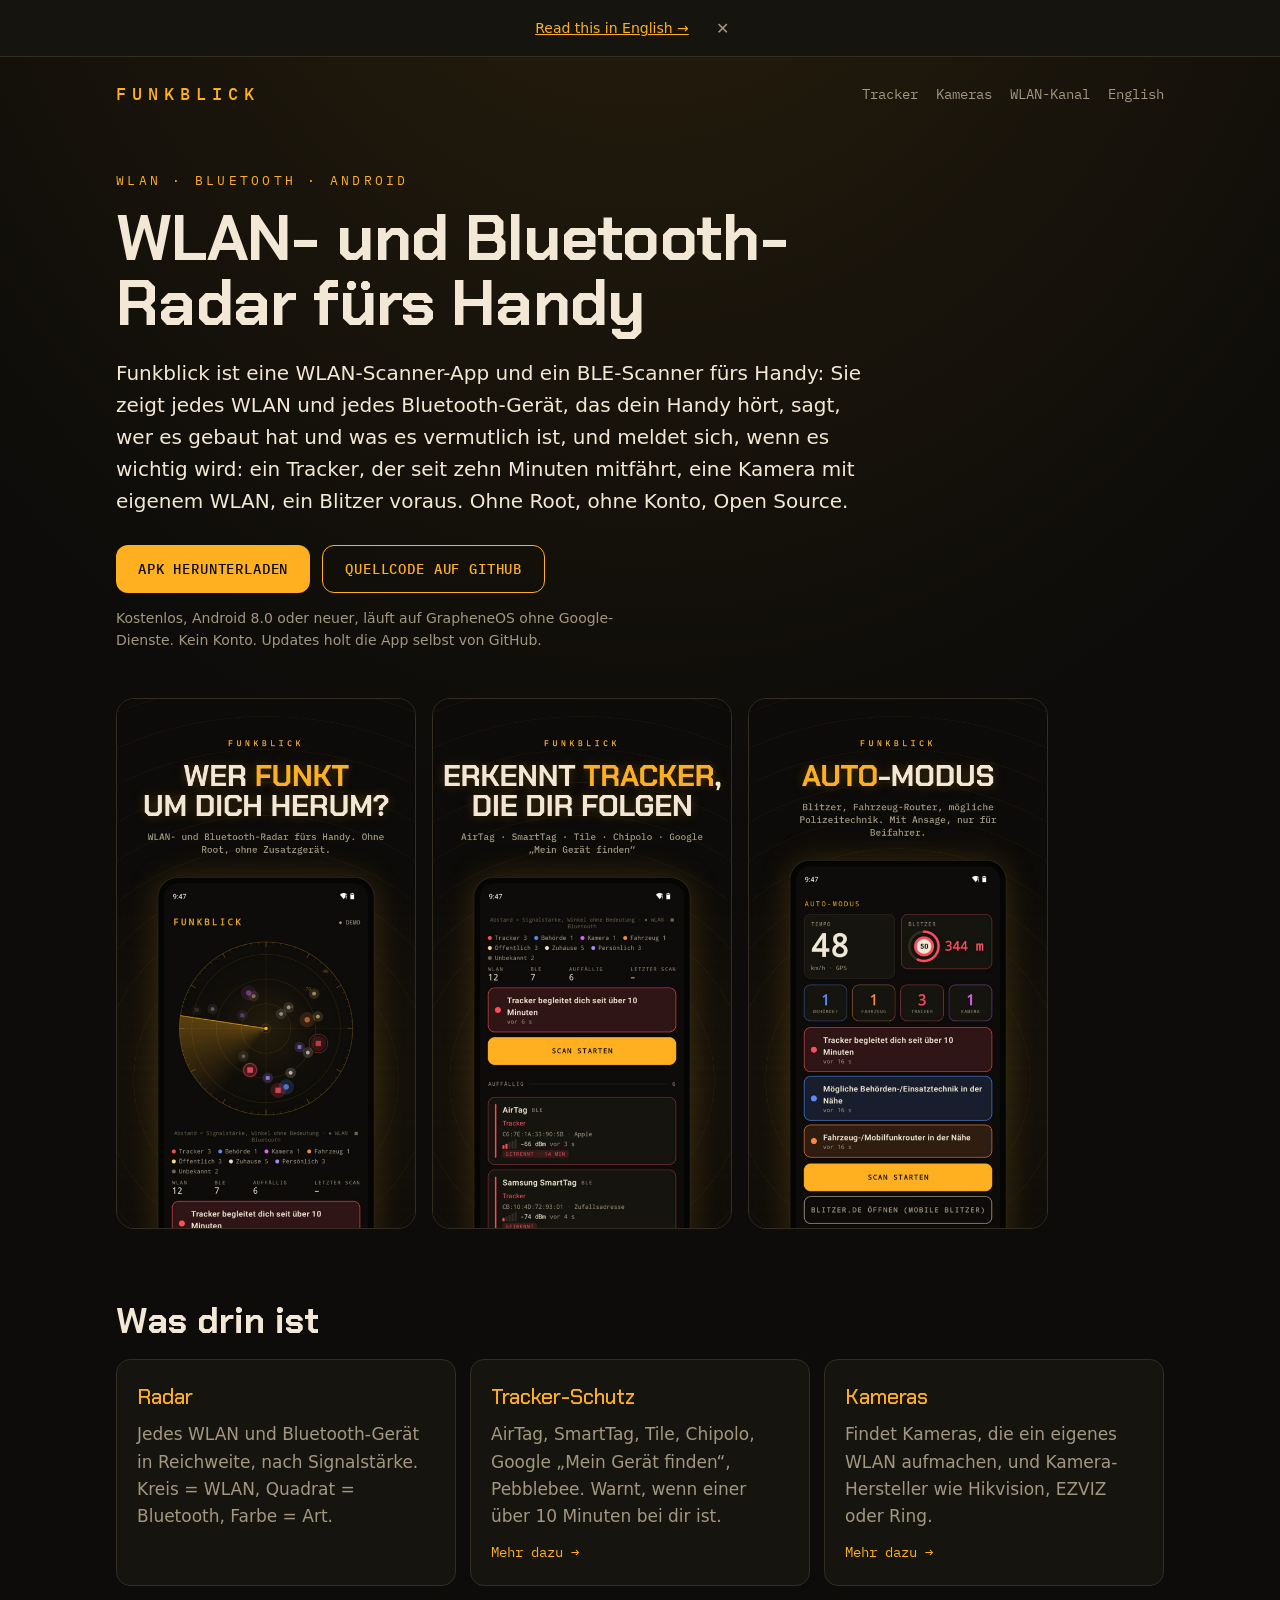
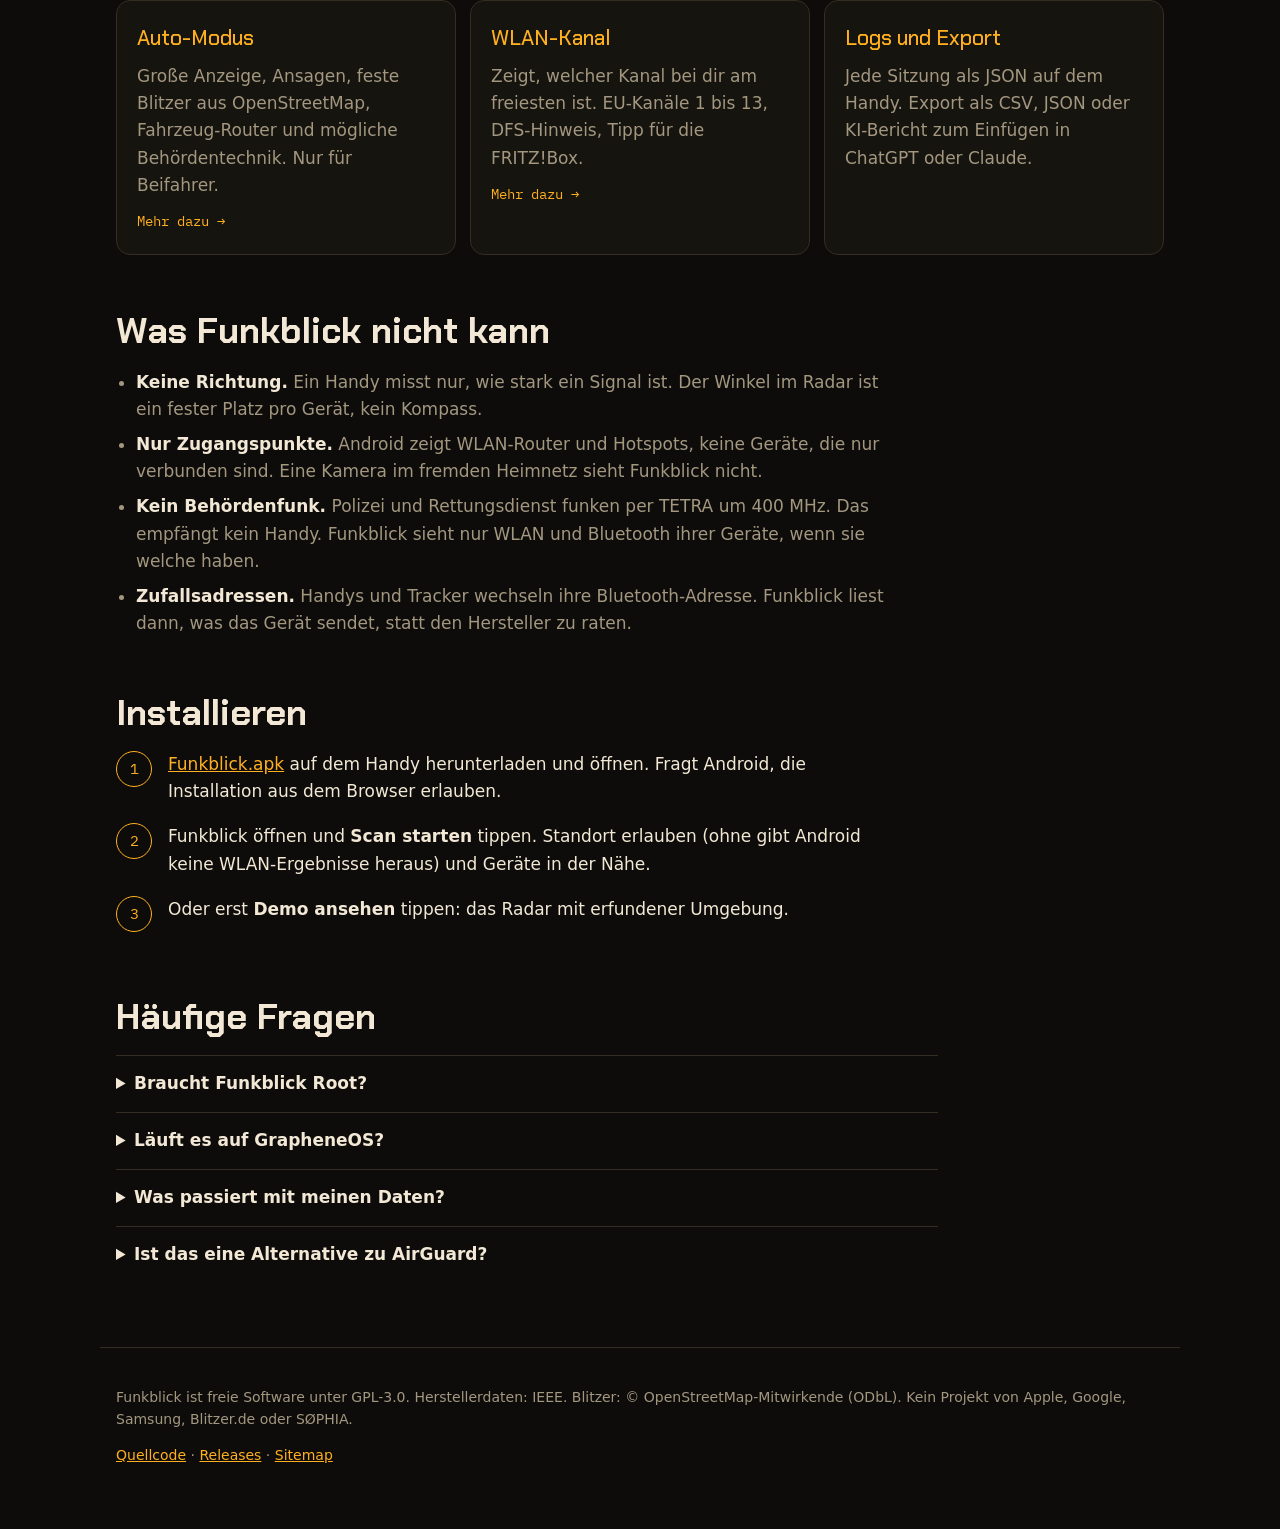
==== docs/de/index.html @ d231ae44 "Funkblick 1.4.1 Passive Wi-Fi and Bluetooth scanner for Android and GrapheneOS: radar and map, maker" ====
<!doctype html>
<html lang="de">
<head>
<meta charset="utf-8">
<meta name="viewport" content="width=device-width, initial-scale=1">
<title>WLAN-Scanner &amp; Bluetooth-Scanner-App mit Tracker-Warnung</title>
<meta name="description" content="Kostenlose Android-App: zeigt jedes WLAN und Bluetooth-Gerät in der Nähe, warnt vor Trackern und versteckten Kameras, läuft auf GrapheneOS.">
<link rel="canonical" href="https://brickystudios.github.io/funkblick/de/"><link rel="alternate" hreflang="en" href="https://brickystudios.github.io/funkblick/"><link rel="alternate" hreflang="de" href="https://brickystudios.github.io/funkblick/de/"><link rel="alternate" hreflang="x-default" href="https://brickystudios.github.io/funkblick/">
<meta property="og:type" content="website">
<meta property="og:url" content="https://brickystudios.github.io/funkblick/de/">
<meta property="og:title" content="WLAN-Scanner &amp; Bluetooth-Scanner-App mit Tracker-Warnung">
<meta property="og:description" content="Kostenlose Android-App: zeigt jedes WLAN und Bluetooth-Gerät in der Nähe, warnt vor Trackern und versteckten Kameras, läuft auf GrapheneOS.">
<meta property="og:image" content="https://brickystudios.github.io/funkblick/bilder/social-preview.png">
<meta property="og:locale" content="de_DE">
<meta name="twitter:card" content="summary_large_image">
<meta name="theme-color" content="#0D0C0A">
<link rel="icon" href="data:image/svg+xml,%3Csvg xmlns='http://www.w3.org/2000/svg' viewBox='0 0 32 32'%3E%3Crect width='32' height='32' rx='7' fill='%230D0C0A'/%3E%3Ccircle cx='16' cy='16' r='10' fill='none' stroke='%23FFB020' stroke-width='2'/%3E%3Cpath d='M16 16 L16 6 A10 10 0 0 1 24.7 11 Z' fill='%23FFB020'/%3E%3C/svg%3E">
<link rel="preload" href="../fonts/ChakraPetch-Bold.ttf" as="font" type="font/ttf" crossorigin>
<link rel="stylesheet" href="../style.css">
<script type="application/ld+json">[{"@context": "https://schema.org", "@type": "SoftwareApplication", "name": "Funkblick", "operatingSystem": "Android 8.0+", "applicationCategory": "UtilitiesApplication", "description": "Kostenlose Android-App: zeigt jedes WLAN und Bluetooth-Gerät in der Nähe, warnt vor Trackern und versteckten Kameras, läuft auf GrapheneOS.", "inLanguage": "de", "license": "https://www.gnu.org/licenses/gpl-3.0.html", "offers": {"@type": "Offer", "price": "0", "priceCurrency": "EUR"}, "downloadUrl": "https://github.com/BrickyStudios/funkblick/releases/latest/download/Funkblick.apk", "image": "https://brickystudios.github.io/funkblick/bilder/social-preview.png", "url": "https://brickystudios.github.io/funkblick/", "softwareHelp": "https://github.com/BrickyStudios/funkblick"}, {"@context": "https://schema.org", "@type": "HowTo", "name": "Funkblick installieren", "step": [{"@type": "HowToStep", "position": 1, "text": "Funkblick.apk auf dem Handy herunterladen und öffnen. Fragt Android, die Installation aus dem Browser erlauben."}, {"@type": "HowToStep", "position": 2, "text": "Funkblick öffnen und Scan starten tippen. Standort erlauben (ohne gibt Android keine WLAN-Ergebnisse heraus) und Geräte in der Nähe."}, {"@type": "HowToStep", "position": 3, "text": "Oder erst Demo ansehen tippen: das Radar mit erfundener Umgebung."}]}, {"@context": "https://schema.org", "@type": "FAQPage", "mainEntity": [{"@type": "Question", "name": "Braucht Funkblick Root?", "acceptedAnswer": {"@type": "Answer", "text": "Nein. Funkblick nutzt den WLAN- und Bluetooth-Scan, den jedes Android-Handy hat. Kein Root, kein Zusatzgerät, kein Konto."}}, {"@type": "Question", "name": "Läuft es auf GrapheneOS?", "acceptedAnswer": {"@type": "Answer", "text": "Ja. Funkblick ist als GrapheneOS-App gebaut: nur normale Android-Schnittstellen, keine Google-Play-Dienste. Standort und Geräte in der Nähe reichen, eine Checkliste zeigt beim Start, was fehlt."}}, {"@type": "Question", "name": "Was passiert mit meinen Daten?", "acceptedAnswer": {"@type": "Answer", "text": "Nichts verlässt das Handy. Scans, Logs und Positionen bleiben lokal. Ins Netz geht nur der Update-Check bei GitHub. Exporte sind standardmäßig gekürzt (sicherer Modus)."}}, {"@type": "Question", "name": "Ist das eine Alternative zu AirGuard?", "acceptedAnswer": {"@type": "Answer", "text": "AirGuard von der TU Darmstadt ist auf Tracker spezialisiert und kann sie klingeln lassen. Funkblick erkennt dieselben Tracker-Arten, zeigt dazu alle WLANs, Kameras und Fahrzeug-Router und hat einen Auto-Modus. Mehr zu Trackern."}}]}]</script>
</head>
<body>
<p class="langbar" id="langbar" hidden><a href="../">Read this in English →</a><button type="button" aria-label="Ausblenden" onclick="this.parentNode.hidden=true;try{localStorage.setItem('fb.lang','1')}catch(e){}">✕</button></p><script>try{if(!localStorage.getItem("fb.lang")&&(navigator.language||"").toLowerCase().startsWith("de")!==true)document.getElementById("langbar").hidden=false}catch(e){}</script>
<header class="top"><a class="brand" href="../">FUNKBLICK</a><nav><a href="../de/airtag-finden-android/">Tracker</a><a href="../de/versteckte-kamera-finden/">Kameras</a><a href="../de/wlan-kanal-fritzbox/">WLAN-Kanal</a><a href="../" hreflang="en">English</a></nav></header>
<main>
<section class="hero"><p class="kicker">WLAN · BLUETOOTH · ANDROID</p><h1>WLAN- und Bluetooth-Radar fürs Handy</h1><p class="lead">Funkblick ist eine WLAN-Scanner-App und ein BLE-Scanner fürs Handy: Sie zeigt jedes WLAN und jedes Bluetooth-Gerät, das dein Handy hört, sagt, wer es gebaut hat und was es vermutlich ist, und meldet sich, wenn es wichtig wird: ein Tracker, der seit zehn Minuten mitfährt, eine Kamera mit eigenem WLAN, ein Blitzer voraus. Ohne Root, ohne Konto, Open Source.</p><p class="cta"><a class="btn" href="https://github.com/BrickyStudios/funkblick/releases/latest/download/Funkblick.apk">APK herunterladen</a><a class="btn ghost" href="https://github.com/BrickyStudios/funkblick">Quellcode auf GitHub</a></p><p class="small">Kostenlos, Android 8.0 oder neuer, läuft auf GrapheneOS ohne Google-Dienste. Kein Konto. Updates holt die App selbst von GitHub.</p></section><div class="shots"><img src="../bilder/de-1.jpg" width="1080" height="1920" loading="lazy" alt="Funkblick-Radar mit WLANs und Bluetooth-Geräten um das Handy"><img src="../bilder/de-2.jpg" width="1080" height="1920" loading="lazy" alt="Auffällige Geräte: ein vom Besitzer getrennter AirTag, ein SmartTag, ein Bodycam-Hersteller"><img src="../bilder/de-4.jpg" width="1080" height="1920" loading="lazy" alt="Auto-Modus: Tempo, Blitzer in 344 m, Zähler und Ansagen"></div><section><h2>Was drin ist</h2><div class="grid"><div class="card"><h3>Radar</h3><p>Jedes WLAN und Bluetooth-Gerät in Reichweite, nach Signalstärke. Kreis = WLAN, Quadrat = Bluetooth, Farbe = Art.</p></div><div class="card"><h3>Tracker-Schutz</h3><p>AirTag, SmartTag, Tile, Chipolo, Google „Mein Gerät finden“, Pebblebee. Warnt, wenn einer über 10 Minuten bei dir ist.</p><a href="../de/airtag-finden-android/">Mehr dazu →</a></div><div class="card"><h3>Kameras</h3><p>Findet Kameras, die ein eigenes WLAN aufmachen, und Kamera-Hersteller wie Hikvision, EZVIZ oder Ring.</p><a href="../de/versteckte-kamera-finden/">Mehr dazu →</a></div><div class="card"><h3>Auto-Modus</h3><p>Große Anzeige, Ansagen, feste Blitzer aus OpenStreetMap, Fahrzeug-Router und mögliche Behördentechnik. Nur für Beifahrer.</p><a href="../de/blitzer-app-beifahrer/">Mehr dazu →</a></div><div class="card"><h3>WLAN-Kanal</h3><p>Zeigt, welcher Kanal bei dir am freiesten ist. EU-Kanäle 1 bis 13, DFS-Hinweis, Tipp für die FRITZ!Box.</p><a href="../de/wlan-kanal-fritzbox/">Mehr dazu →</a></div><div class="card"><h3>Logs und Export</h3><p>Jede Sitzung als JSON auf dem Handy. Export als CSV, JSON oder KI-Bericht zum Einfügen in ChatGPT oder Claude.</p></div></div></section><section><h2>Was Funkblick nicht kann</h2><ul class="limits"><li><b>Keine Richtung.</b> Ein Handy misst nur, wie stark ein Signal ist. Der Winkel im Radar ist ein fester Platz pro Gerät, kein Kompass.</li><li><b>Nur Zugangspunkte.</b> Android zeigt WLAN-Router und Hotspots, keine Geräte, die nur verbunden sind. Eine Kamera im fremden Heimnetz sieht Funkblick nicht.</li><li><b>Kein Behördenfunk.</b> Polizei und Rettungsdienst funken per TETRA um 400 MHz. Das empfängt kein Handy. Funkblick sieht nur WLAN und Bluetooth ihrer Geräte, wenn sie welche haben.</li><li><b>Zufallsadressen.</b> Handys und Tracker wechseln ihre Bluetooth-Adresse. Funkblick liest dann, was das Gerät sendet, statt den Hersteller zu raten.</li></ul></section><section><h2>Installieren</h2><ol class="steps"><li><a href="https://github.com/BrickyStudios/funkblick/releases/latest/download/Funkblick.apk">Funkblick.apk</a> auf dem Handy herunterladen und öffnen. Fragt Android, die Installation aus dem Browser erlauben.</li><li>Funkblick öffnen und <b>Scan starten</b> tippen. Standort erlauben (ohne gibt Android keine WLAN-Ergebnisse heraus) und Geräte in der Nähe.</li><li>Oder erst <b>Demo ansehen</b> tippen: das Radar mit erfundener Umgebung.</li></ol></section><section class="faq"><h2>Häufige Fragen</h2><details><summary>Braucht Funkblick Root?</summary><p>Nein. Funkblick nutzt den WLAN- und Bluetooth-Scan, den jedes Android-Handy hat. Kein Root, kein Zusatzgerät, kein Konto.</p></details><details><summary>Läuft es auf GrapheneOS?</summary><p>Ja. Funkblick ist als GrapheneOS-App gebaut: nur normale Android-Schnittstellen, keine Google-Play-Dienste. Standort und Geräte in der Nähe reichen, eine Checkliste zeigt beim Start, was fehlt.</p></details><details><summary>Was passiert mit meinen Daten?</summary><p>Nichts verlässt das Handy. Scans, Logs und Positionen bleiben lokal. Ins Netz geht nur der Update-Check bei GitHub. Exporte sind standardmäßig gekürzt (sicherer Modus).</p></details><details><summary>Ist das eine Alternative zu AirGuard?</summary><p>AirGuard von der TU Darmstadt ist auf Tracker spezialisiert und kann sie klingeln lassen. Funkblick erkennt dieselben Tracker-Arten, zeigt dazu alle WLANs, Kameras und Fahrzeug-Router und hat einen Auto-Modus. <a href="airtag-finden-android/">Mehr zu Trackern</a>.</p></details></section>
</main>
<footer><p>Funkblick ist freie Software unter GPL-3.0. Herstellerdaten: IEEE. Blitzer: © OpenStreetMap-Mitwirkende (ODbL). Kein Projekt von Apple, Google, Samsung, Blitzer.de oder SØPHIA.</p><p><a href="https://github.com/BrickyStudios/funkblick">Quellcode</a> · <a href="https://github.com/BrickyStudios/funkblick/releases">Releases</a> · <a href="../sitemap.xml">Sitemap</a></p></footer>
</body>
</html>
---- docs/style.css ----
@font-face{font-family:Chakra;src:url(fonts/ChakraPetch-Bold.ttf) format("truetype");font-weight:700;font-display:swap}
@font-face{font-family:Chakra;src:url(fonts/ChakraPetch-Medium.ttf) format("truetype");font-weight:500;font-display:swap}
@font-face{font-family:Plex;src:url(fonts/IBMPlexMono-Regular.ttf) format("truetype");font-weight:400;font-display:swap}
@font-face{font-family:Plex;src:url(fonts/IBMPlexMono-Medium.ttf) format("truetype");font-weight:500;font-display:swap}
:root{--ink:#0D0C0A;--panel:#16140F;--line:#332D22;--text:#F2E8D5;--dim:#A39780;--amber:#FFB020;--red:#FF4D5E;color-scheme:dark}
*{box-sizing:border-box}
html{-webkit-text-size-adjust:100%}
body{margin:0;background:var(--ink);color:var(--text);font:17px/1.6 system-ui,-apple-system,"Segoe UI",Roboto,sans-serif;
 background-image:radial-gradient(120% 60% at 50% -10%,rgba(255,176,32,.12),transparent 60%)}
a{color:var(--amber)}
.top{display:flex;flex-wrap:wrap;gap:12px 24px;align-items:center;justify-content:space-between;max-width:1080px;margin:0 auto;padding:18px 16px}
.brand{font-family:Plex,monospace;font-weight:500;letter-spacing:.35em;color:var(--amber);text-decoration:none}
nav{display:flex;flex-wrap:wrap;gap:4px 18px}
nav a{color:var(--dim);text-decoration:none;font-family:Plex,monospace;font-size:14px;padding:8px 0}
nav a:hover{color:var(--text)}
main{max-width:1080px;margin:0 auto;padding:0 16px}
.hero{padding:40px 0 24px;max-width:760px}
.kicker{font-family:Plex,monospace;font-size:13px;letter-spacing:.25em;color:var(--amber);margin:0}
h1{font-family:Chakra,sans-serif;font-weight:700;font-size:clamp(36px,7vw,64px);line-height:1.02;letter-spacing:-.01em;margin:14px 0 18px;text-wrap:balance}
h2{font-family:Chakra,sans-serif;font-weight:700;font-size:clamp(26px,4.5vw,36px);line-height:1.1;margin:56px 0 18px}
h3{font-family:Chakra,sans-serif;font-weight:500;font-size:21px;margin:0 0 8px;color:var(--amber)}
.lead{font-size:clamp(17px,2.4vw,20px);color:var(--text);max-width:68ch}
.cta{display:flex;flex-wrap:wrap;gap:12px;margin:28px 0 8px}
.btn{display:inline-flex;align-items:center;min-height:48px;padding:0 22px;border-radius:12px;background:var(--amber);color:var(--ink);
 font-family:Plex,monospace;font-weight:500;letter-spacing:.06em;text-decoration:none;text-transform:uppercase;font-size:14px}
.btn.ghost{background:none;color:var(--amber);border:1.5px solid var(--amber)}
.small{font-size:14px;color:var(--dim);max-width:62ch}
.shots{display:flex;gap:16px;overflow-x:auto;padding:8px 0 16px;scroll-snap-type:x mandatory}
.shots img{flex:0 0 auto;width:min(300px,72vw);height:auto;border-radius:18px;border:1px solid var(--line);scroll-snap-align:start}
.grid{display:grid;grid-template-columns:repeat(auto-fit,minmax(min(100%,300px),1fr));gap:14px}
.card{background:var(--panel);border:1px solid var(--line);border-radius:14px;padding:20px}
.card p{margin:0 0 8px;color:var(--dim)}
.card a{font-family:Plex,monospace;font-size:14px;text-decoration:none}
.limits{padding-left:20px;color:var(--dim);max-width:72ch}
.limits b{color:var(--text)}
.limits li{margin:8px 0}
.steps{counter-reset:s;list-style:none;padding:0;max-width:72ch}
.steps li{counter-increment:s;position:relative;padding:0 0 18px 52px}
.steps li::before{content:counter(s);position:absolute;left:0;top:0;width:34px;height:34px;border-radius:50%;border:1.5px solid var(--amber);
 color:var(--amber);font-family:Plex,monospace;display:grid;place-items:center;font-size:15px}
.faq details{border-top:1px solid var(--line);padding:14px 0;max-width:76ch}
.faq summary{cursor:pointer;font-weight:600;min-height:28px}
.faq p{color:var(--dim)}
table{border-collapse:collapse;width:100%;max-width:820px;font-size:15px;display:block;overflow-x:auto}
th,td{text-align:left;padding:10px 12px;border-bottom:1px solid var(--line);vertical-align:top}
thead th{font-family:Plex,monospace;font-weight:500;color:var(--amber);font-size:13px}
tbody th{font-weight:500;color:var(--dim)}
footer{max-width:1080px;margin:64px auto 0;padding:24px 16px 48px;border-top:1px solid var(--line);font-size:14px;color:var(--dim)}
.langbar{margin:0;display:flex;justify-content:center;gap:12px;align-items:center;background:var(--panel);border-bottom:1px solid var(--line);padding:6px 16px;font-size:14px}
.langbar[hidden]{display:none}
.langbar button{background:none;border:0;color:var(--dim);font-size:16px;min-width:44px;min-height:44px;cursor:pointer}
@media (prefers-reduced-motion:no-preference){.btn{transition:transform .15s}.btn:active{transform:scale(.97)}}
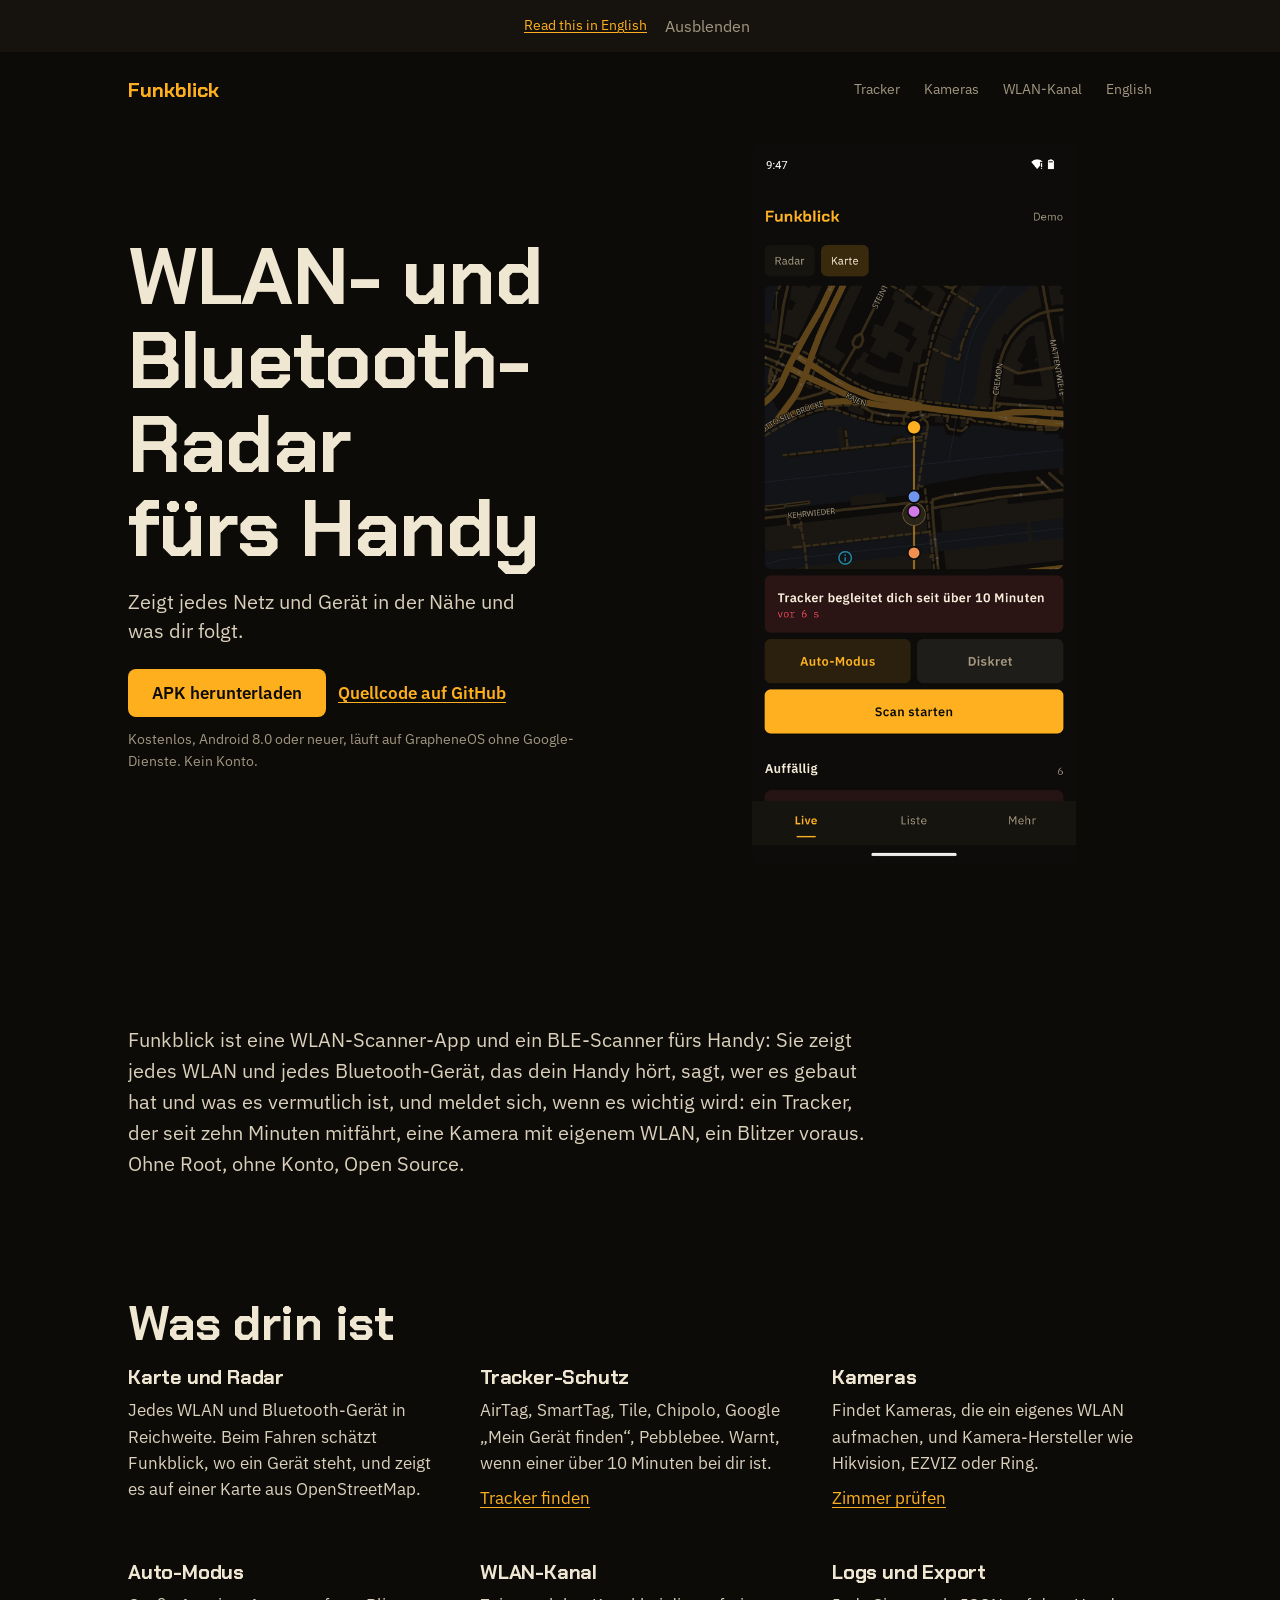
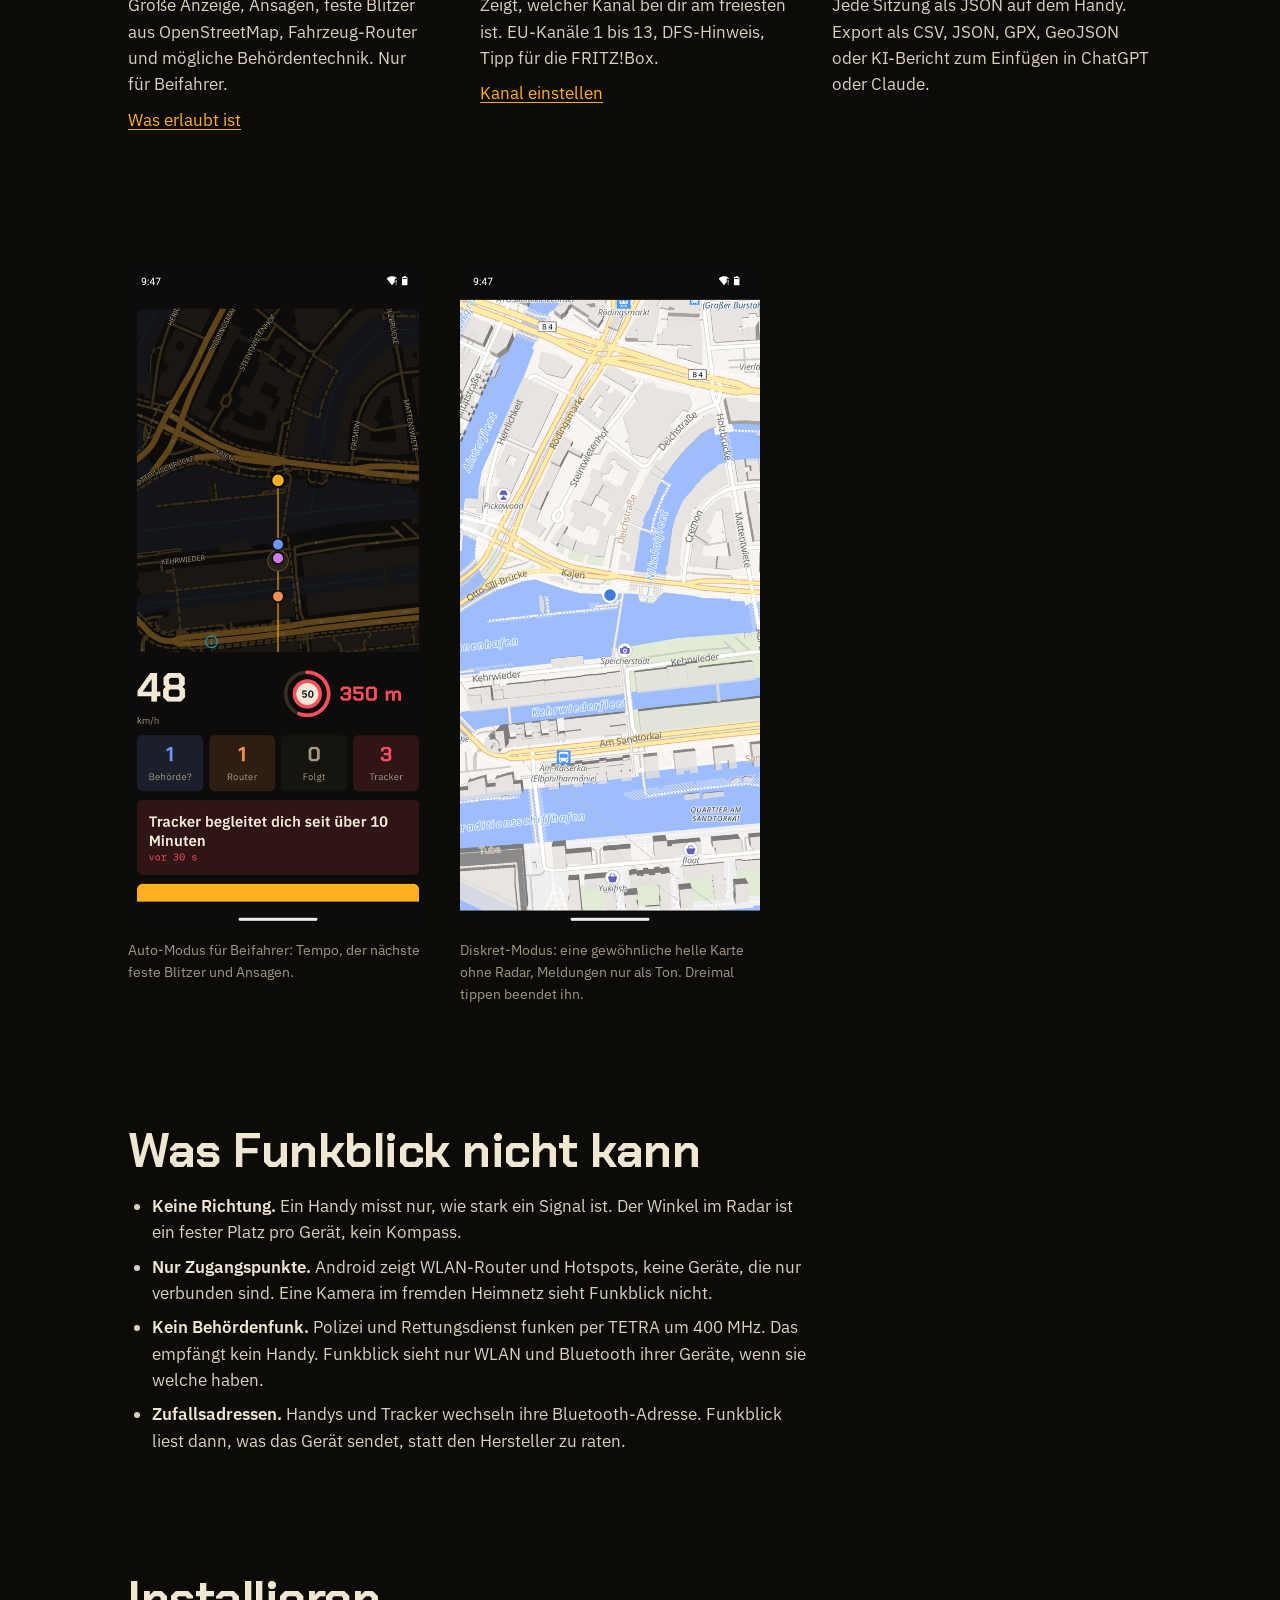
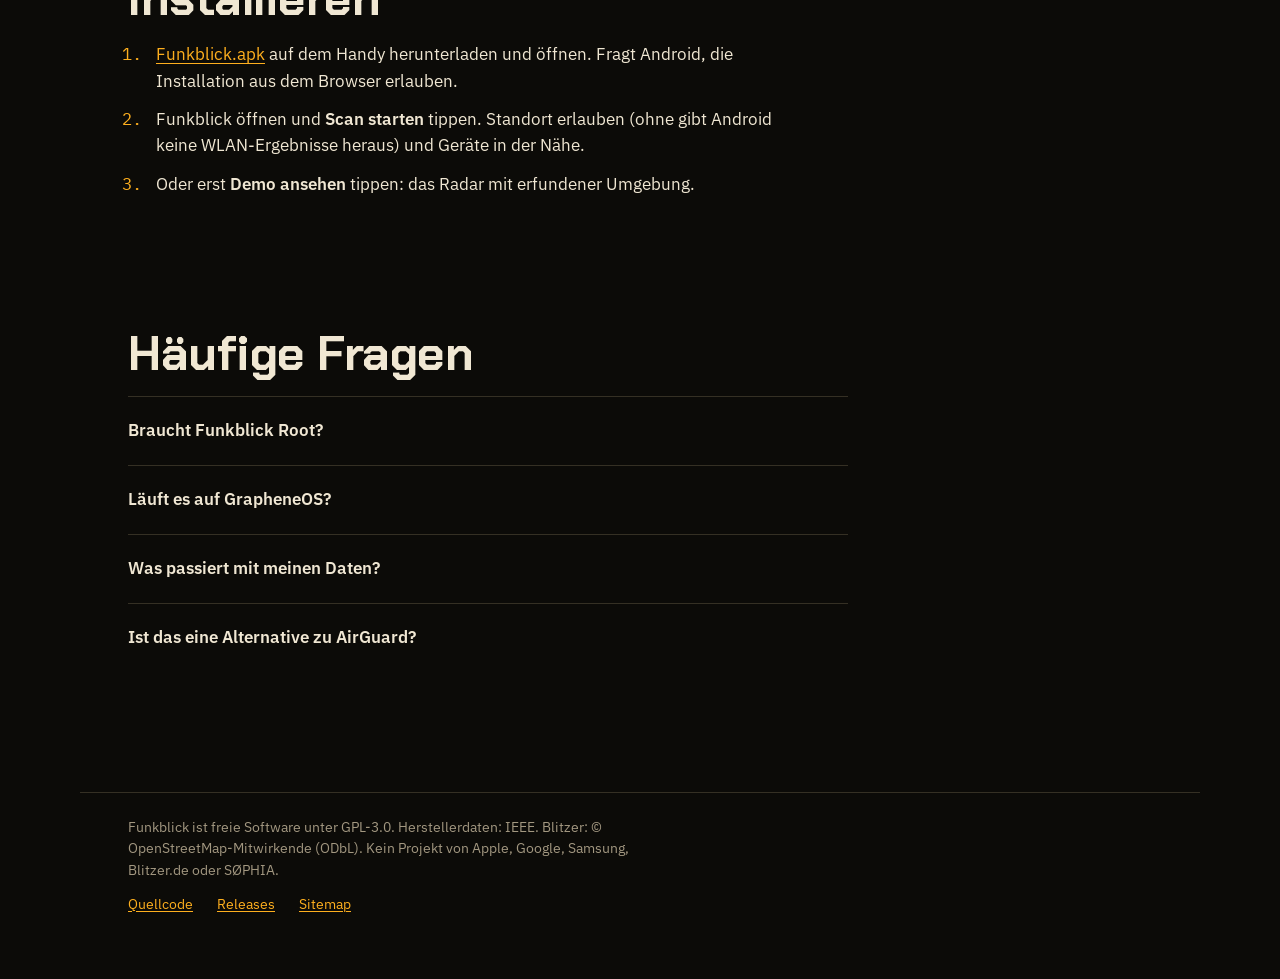
==== commit 97ab352d: "Website im neuen Design: Hallmark-Tokens, kurze Heros, echte App-Screens Kein Kicker, keine Pfeile o" ====
--- a/docs/de/index.html
+++ b/docs/de/index.html
@@ -20,11 +20,11 @@
 <script type="application/ld+json">[{"@context": "https://schema.org", "@type": "SoftwareApplication", "name": "Funkblick", "operatingSystem": "Android 8.0+", "applicationCategory": "UtilitiesApplication", "description": "Kostenlose Android-App: zeigt jedes WLAN und Bluetooth-Gerät in der Nähe, warnt vor Trackern und versteckten Kameras, läuft auf GrapheneOS.", "inLanguage": "de", "license": "https://www.gnu.org/licenses/gpl-3.0.html", "offers": {"@type": "Offer", "price": "0", "priceCurrency": "EUR"}, "downloadUrl": "https://github.com/BrickyStudios/funkblick/releases/latest/download/Funkblick.apk", "image": "https://brickystudios.github.io/funkblick/bilder/social-preview.png", "url": "https://brickystudios.github.io/funkblick/", "softwareHelp": "https://github.com/BrickyStudios/funkblick"}, {"@context": "https://schema.org", "@type": "HowTo", "name": "Funkblick installieren", "step": [{"@type": "HowToStep", "position": 1, "text": "Funkblick.apk auf dem Handy herunterladen und öffnen. Fragt Android, die Installation aus dem Browser erlauben."}, {"@type": "HowToStep", "position": 2, "text": "Funkblick öffnen und Scan starten tippen. Standort erlauben (ohne gibt Android keine WLAN-Ergebnisse heraus) und Geräte in der Nähe."}, {"@type": "HowToStep", "position": 3, "text": "Oder erst Demo ansehen tippen: das Radar mit erfundener Umgebung."}]}, {"@context": "https://schema.org", "@type": "FAQPage", "mainEntity": [{"@type": "Question", "name": "Braucht Funkblick Root?", "acceptedAnswer": {"@type": "Answer", "text": "Nein. Funkblick nutzt den WLAN- und Bluetooth-Scan, den jedes Android-Handy hat. Kein Root, kein Zusatzgerät, kein Konto."}}, {"@type": "Question", "name": "Läuft es auf GrapheneOS?", "acceptedAnswer": {"@type": "Answer", "text": "Ja. Funkblick ist als GrapheneOS-App gebaut: nur normale Android-Schnittstellen, keine Google-Play-Dienste. Standort und Geräte in der Nähe reichen, eine Checkliste zeigt beim Start, was fehlt."}}, {"@type": "Question", "name": "Was passiert mit meinen Daten?", "acceptedAnswer": {"@type": "Answer", "text": "Nichts verlässt das Handy. Scans, Logs und Positionen bleiben lokal. Ins Netz geht nur der Update-Check bei GitHub. Exporte sind standardmäßig gekürzt (sicherer Modus)."}}, {"@type": "Question", "name": "Ist das eine Alternative zu AirGuard?", "acceptedAnswer": {"@type": "Answer", "text": "AirGuard von der TU Darmstadt ist auf Tracker spezialisiert und kann sie klingeln lassen. Funkblick erkennt dieselben Tracker-Arten, zeigt dazu alle WLANs, Kameras und Fahrzeug-Router und hat einen Auto-Modus. Mehr zu Trackern."}}]}]</script>
 </head>
 <body>
-<p class="langbar" id="langbar" hidden><a href="../">Read this in English →</a><button type="button" aria-label="Ausblenden" onclick="this.parentNode.hidden=true;try{localStorage.setItem('fb.lang','1')}catch(e){}">✕</button></p><script>try{if(!localStorage.getItem("fb.lang")&&(navigator.language||"").toLowerCase().startsWith("de")!==true)document.getElementById("langbar").hidden=false}catch(e){}</script>
-<header class="top"><a class="brand" href="../">FUNKBLICK</a><nav><a href="../de/airtag-finden-android/">Tracker</a><a href="../de/versteckte-kamera-finden/">Kameras</a><a href="../de/wlan-kanal-fritzbox/">WLAN-Kanal</a><a href="../" hreflang="en">English</a></nav></header>
+<p class="langbar" id="langbar" hidden><a href="../">Read this in English</a><button type="button" onclick="this.parentNode.hidden=true;try{localStorage.setItem('fb.lang','1')}catch(e){}">Ausblenden</button></p><script>try{if(!localStorage.getItem("fb.lang")&&(navigator.language||"").toLowerCase().startsWith("de")!==true)document.getElementById("langbar").hidden=false}catch(e){}</script>
+<header class="top"><a class="brand" href="../">Funkblick</a><nav><a href="../de/airtag-finden-android/">Tracker</a><a href="../de/versteckte-kamera-finden/">Kameras</a><a href="../de/wlan-kanal-fritzbox/">WLAN-Kanal</a><a href="../" hreflang="en">English</a></nav></header>
 <main>
-<section class="hero"><p class="kicker">WLAN · BLUETOOTH · ANDROID</p><h1>WLAN- und Bluetooth-Radar fürs Handy</h1><p class="lead">Funkblick ist eine WLAN-Scanner-App und ein BLE-Scanner fürs Handy: Sie zeigt jedes WLAN und jedes Bluetooth-Gerät, das dein Handy hört, sagt, wer es gebaut hat und was es vermutlich ist, und meldet sich, wenn es wichtig wird: ein Tracker, der seit zehn Minuten mitfährt, eine Kamera mit eigenem WLAN, ein Blitzer voraus. Ohne Root, ohne Konto, Open Source.</p><p class="cta"><a class="btn" href="https://github.com/BrickyStudios/funkblick/releases/latest/download/Funkblick.apk">APK herunterladen</a><a class="btn ghost" href="https://github.com/BrickyStudios/funkblick">Quellcode auf GitHub</a></p><p class="small">Kostenlos, Android 8.0 oder neuer, läuft auf GrapheneOS ohne Google-Dienste. Kein Konto. Updates holt die App selbst von GitHub.</p></section><div class="shots"><img src="../bilder/de-1.jpg" width="1080" height="1920" loading="lazy" alt="Funkblick-Radar mit WLANs und Bluetooth-Geräten um das Handy"><img src="../bilder/de-2.jpg" width="1080" height="1920" loading="lazy" alt="Auffällige Geräte: ein vom Besitzer getrennter AirTag, ein SmartTag, ein Bodycam-Hersteller"><img src="../bilder/de-4.jpg" width="1080" height="1920" loading="lazy" alt="Auto-Modus: Tempo, Blitzer in 344 m, Zähler und Ansagen"></div><section><h2>Was drin ist</h2><div class="grid"><div class="card"><h3>Radar</h3><p>Jedes WLAN und Bluetooth-Gerät in Reichweite, nach Signalstärke. Kreis = WLAN, Quadrat = Bluetooth, Farbe = Art.</p></div><div class="card"><h3>Tracker-Schutz</h3><p>AirTag, SmartTag, Tile, Chipolo, Google „Mein Gerät finden“, Pebblebee. Warnt, wenn einer über 10 Minuten bei dir ist.</p><a href="../de/airtag-finden-android/">Mehr dazu →</a></div><div class="card"><h3>Kameras</h3><p>Findet Kameras, die ein eigenes WLAN aufmachen, und Kamera-Hersteller wie Hikvision, EZVIZ oder Ring.</p><a href="../de/versteckte-kamera-finden/">Mehr dazu →</a></div><div class="card"><h3>Auto-Modus</h3><p>Große Anzeige, Ansagen, feste Blitzer aus OpenStreetMap, Fahrzeug-Router und mögliche Behördentechnik. Nur für Beifahrer.</p><a href="../de/blitzer-app-beifahrer/">Mehr dazu →</a></div><div class="card"><h3>WLAN-Kanal</h3><p>Zeigt, welcher Kanal bei dir am freiesten ist. EU-Kanäle 1 bis 13, DFS-Hinweis, Tipp für die FRITZ!Box.</p><a href="../de/wlan-kanal-fritzbox/">Mehr dazu →</a></div><div class="card"><h3>Logs und Export</h3><p>Jede Sitzung als JSON auf dem Handy. Export als CSV, JSON oder KI-Bericht zum Einfügen in ChatGPT oder Claude.</p></div></div></section><section><h2>Was Funkblick nicht kann</h2><ul class="limits"><li><b>Keine Richtung.</b> Ein Handy misst nur, wie stark ein Signal ist. Der Winkel im Radar ist ein fester Platz pro Gerät, kein Kompass.</li><li><b>Nur Zugangspunkte.</b> Android zeigt WLAN-Router und Hotspots, keine Geräte, die nur verbunden sind. Eine Kamera im fremden Heimnetz sieht Funkblick nicht.</li><li><b>Kein Behördenfunk.</b> Polizei und Rettungsdienst funken per TETRA um 400 MHz. Das empfängt kein Handy. Funkblick sieht nur WLAN und Bluetooth ihrer Geräte, wenn sie welche haben.</li><li><b>Zufallsadressen.</b> Handys und Tracker wechseln ihre Bluetooth-Adresse. Funkblick liest dann, was das Gerät sendet, statt den Hersteller zu raten.</li></ul></section><section><h2>Installieren</h2><ol class="steps"><li><a href="https://github.com/BrickyStudios/funkblick/releases/latest/download/Funkblick.apk">Funkblick.apk</a> auf dem Handy herunterladen und öffnen. Fragt Android, die Installation aus dem Browser erlauben.</li><li>Funkblick öffnen und <b>Scan starten</b> tippen. Standort erlauben (ohne gibt Android keine WLAN-Ergebnisse heraus) und Geräte in der Nähe.</li><li>Oder erst <b>Demo ansehen</b> tippen: das Radar mit erfundener Umgebung.</li></ol></section><section class="faq"><h2>Häufige Fragen</h2><details><summary>Braucht Funkblick Root?</summary><p>Nein. Funkblick nutzt den WLAN- und Bluetooth-Scan, den jedes Android-Handy hat. Kein Root, kein Zusatzgerät, kein Konto.</p></details><details><summary>Läuft es auf GrapheneOS?</summary><p>Ja. Funkblick ist als GrapheneOS-App gebaut: nur normale Android-Schnittstellen, keine Google-Play-Dienste. Standort und Geräte in der Nähe reichen, eine Checkliste zeigt beim Start, was fehlt.</p></details><details><summary>Was passiert mit meinen Daten?</summary><p>Nichts verlässt das Handy. Scans, Logs und Positionen bleiben lokal. Ins Netz geht nur der Update-Check bei GitHub. Exporte sind standardmäßig gekürzt (sicherer Modus).</p></details><details><summary>Ist das eine Alternative zu AirGuard?</summary><p>AirGuard von der TU Darmstadt ist auf Tracker spezialisiert und kann sie klingeln lassen. Funkblick erkennt dieselben Tracker-Arten, zeigt dazu alle WLANs, Kameras und Fahrzeug-Router und hat einen Auto-Modus. <a href="airtag-finden-android/">Mehr zu Trackern</a>.</p></details></section>
+<section class="hero"><div><h1>WLAN- und Bluetooth-Radar fürs Handy</h1><p class="lead">Zeigt jedes Netz und Gerät in der Nähe und was dir folgt.</p><p class="cta"><a class="btn" href="https://github.com/BrickyStudios/funkblick/releases/latest/download/Funkblick.apk">APK herunterladen</a><a class="quiet" href="https://github.com/BrickyStudios/funkblick">Quellcode auf GitHub</a></p><p class="small">Kostenlos, Android 8.0 oder neuer, läuft auf GrapheneOS ohne Google-Dienste. Kein Konto.</p></div><img src="../bilder/app/de-1-map.png" width="540" height="1200" alt="Funkblick-Karte auf einer Demo-Fahrt durch Hamburg: Route, Geräte entlang der Strecke und eine Tracker-Warnung" fetchpriority="high"></section><section class="intro"><p>Funkblick ist eine WLAN-Scanner-App und ein BLE-Scanner fürs Handy: Sie zeigt jedes WLAN und jedes Bluetooth-Gerät, das dein Handy hört, sagt, wer es gebaut hat und was es vermutlich ist, und meldet sich, wenn es wichtig wird: ein Tracker, der seit zehn Minuten mitfährt, eine Kamera mit eigenem WLAN, ein Blitzer voraus. Ohne Root, ohne Konto, Open Source.</p></section><section><h2>Was drin ist</h2><div class="spec"><div><h3>Karte und Radar</h3><p>Jedes WLAN und Bluetooth-Gerät in Reichweite. Beim Fahren schätzt Funkblick, wo ein Gerät steht, und zeigt es auf einer Karte aus OpenStreetMap.</p></div><div><h3>Tracker-Schutz</h3><p>AirTag, SmartTag, Tile, Chipolo, Google „Mein Gerät finden“, Pebblebee. Warnt, wenn einer über 10 Minuten bei dir ist.</p><a href="../de/airtag-finden-android/">Tracker finden</a></div><div><h3>Kameras</h3><p>Findet Kameras, die ein eigenes WLAN aufmachen, und Kamera-Hersteller wie Hikvision, EZVIZ oder Ring.</p><a href="../de/versteckte-kamera-finden/">Zimmer prüfen</a></div><div><h3>Auto-Modus</h3><p>Große Anzeige, Ansagen, feste Blitzer aus OpenStreetMap, Fahrzeug-Router und mögliche Behördentechnik. Nur für Beifahrer.</p><a href="../de/blitzer-app-beifahrer/">Was erlaubt ist</a></div><div><h3>WLAN-Kanal</h3><p>Zeigt, welcher Kanal bei dir am freiesten ist. EU-Kanäle 1 bis 13, DFS-Hinweis, Tipp für die FRITZ!Box.</p><a href="../de/wlan-kanal-fritzbox/">Kanal einstellen</a></div><div><h3>Logs und Export</h3><p>Jede Sitzung als JSON auf dem Handy. Export als CSV, JSON, GPX, GeoJSON oder KI-Bericht zum Einfügen in ChatGPT oder Claude.</p></div></div></section><section class="pair"><figure><img src="../bilder/app/de-5-car.png" width="540" height="1200" alt="Auto-Modus: 48 km/h, 50er-Blitzer in 350 m, Zähler für Behördentechnik, Router, Verfolger und Tracker" loading="lazy"><figcaption>Auto-Modus für Beifahrer: Tempo, der nächste feste Blitzer und Ansagen.</figcaption></figure><figure><img src="../bilder/app/de-6-discreet.png" width="540" height="1200" alt="Diskret-Modus: eine helle Straßenkarte, nur mit dem eigenen Standort" loading="lazy"><figcaption>Diskret-Modus: eine gewöhnliche helle Karte ohne Radar, Meldungen nur als Ton. Dreimal tippen beendet ihn.</figcaption></figure></section><section><h2>Was Funkblick nicht kann</h2><ul class="limits"><li><b>Keine Richtung.</b> Ein Handy misst nur, wie stark ein Signal ist. Der Winkel im Radar ist ein fester Platz pro Gerät, kein Kompass.</li><li><b>Nur Zugangspunkte.</b> Android zeigt WLAN-Router und Hotspots, keine Geräte, die nur verbunden sind. Eine Kamera im fremden Heimnetz sieht Funkblick nicht.</li><li><b>Kein Behördenfunk.</b> Polizei und Rettungsdienst funken per TETRA um 400 MHz. Das empfängt kein Handy. Funkblick sieht nur WLAN und Bluetooth ihrer Geräte, wenn sie welche haben.</li><li><b>Zufallsadressen.</b> Handys und Tracker wechseln ihre Bluetooth-Adresse. Funkblick liest dann, was das Gerät sendet, statt den Hersteller zu raten.</li></ul></section><section><h2>Installieren</h2><ol class="steps"><li><a href="https://github.com/BrickyStudios/funkblick/releases/latest/download/Funkblick.apk">Funkblick.apk</a> auf dem Handy herunterladen und öffnen. Fragt Android, die Installation aus dem Browser erlauben.</li><li>Funkblick öffnen und <b>Scan starten</b> tippen. Standort erlauben (ohne gibt Android keine WLAN-Ergebnisse heraus) und Geräte in der Nähe.</li><li>Oder erst <b>Demo ansehen</b> tippen: das Radar mit erfundener Umgebung.</li></ol></section><section class="faq"><h2>Häufige Fragen</h2><details><summary>Braucht Funkblick Root?</summary><p>Nein. Funkblick nutzt den WLAN- und Bluetooth-Scan, den jedes Android-Handy hat. Kein Root, kein Zusatzgerät, kein Konto.</p></details><details><summary>Läuft es auf GrapheneOS?</summary><p>Ja. Funkblick ist als GrapheneOS-App gebaut: nur normale Android-Schnittstellen, keine Google-Play-Dienste. Standort und Geräte in der Nähe reichen, eine Checkliste zeigt beim Start, was fehlt.</p></details><details><summary>Was passiert mit meinen Daten?</summary><p>Nichts verlässt das Handy. Scans, Logs und Positionen bleiben lokal. Ins Netz geht nur der Update-Check bei GitHub. Exporte sind standardmäßig gekürzt (sicherer Modus).</p></details><details><summary>Ist das eine Alternative zu AirGuard?</summary><p>AirGuard von der TU Darmstadt ist auf Tracker spezialisiert und kann sie klingeln lassen. Funkblick erkennt dieselben Tracker-Arten, zeigt dazu alle WLANs, Kameras und Fahrzeug-Router und hat einen Auto-Modus. <a href="airtag-finden-android/">Mehr zu Trackern</a>.</p></details></section>
 </main>
-<footer><p>Funkblick ist freie Software unter GPL-3.0. Herstellerdaten: IEEE. Blitzer: © OpenStreetMap-Mitwirkende (ODbL). Kein Projekt von Apple, Google, Samsung, Blitzer.de oder SØPHIA.</p><p><a href="https://github.com/BrickyStudios/funkblick">Quellcode</a> · <a href="https://github.com/BrickyStudios/funkblick/releases">Releases</a> · <a href="../sitemap.xml">Sitemap</a></p></footer>
+<footer><p>Funkblick ist freie Software unter GPL-3.0. Herstellerdaten: IEEE. Blitzer: © OpenStreetMap-Mitwirkende (ODbL). Kein Projekt von Apple, Google, Samsung, Blitzer.de oder SØPHIA.</p><ul><li><a href="https://github.com/BrickyStudios/funkblick">Quellcode</a></li><li><a href="https://github.com/BrickyStudios/funkblick/releases">Releases</a></li><li><a href="../sitemap.xml">Sitemap</a></li></ul></footer>
 </body>
 </html>
--- a/docs/style.css
+++ b/docs/style.css
@@ -1,52 +1,72 @@
-@font-face{font-family:Chakra;src:url(fonts/ChakraPetch-Bold.ttf) format("truetype");font-weight:700;font-display:swap}
-@font-face{font-family:Chakra;src:url(fonts/ChakraPetch-Medium.ttf) format("truetype");font-weight:500;font-display:swap}
-@font-face{font-family:Plex;src:url(fonts/IBMPlexMono-Regular.ttf) format("truetype");font-weight:400;font-display:swap}
-@font-face{font-family:Plex;src:url(fonts/IBMPlexMono-Medium.ttf) format("truetype");font-weight:500;font-display:swap}
-:root{--ink:#0D0C0A;--panel:#16140F;--line:#332D22;--text:#F2E8D5;--dim:#A39780;--amber:#FFB020;--red:#FF4D5E;color-scheme:dark}
-*{box-sizing:border-box}
-html{-webkit-text-size-adjust:100%}
-body{margin:0;background:var(--ink);color:var(--text);font:17px/1.6 system-ui,-apple-system,"Segoe UI",Roboto,sans-serif;
- background-image:radial-gradient(120% 60% at 50% -10%,rgba(255,176,32,.12),transparent 60%)}
-a{color:var(--amber)}
-.top{display:flex;flex-wrap:wrap;gap:12px 24px;align-items:center;justify-content:space-between;max-width:1080px;margin:0 auto;padding:18px 16px}
-.brand{font-family:Plex,monospace;font-weight:500;letter-spacing:.35em;color:var(--amber);text-decoration:none}
-nav{display:flex;flex-wrap:wrap;gap:4px 18px}
-nav a{color:var(--dim);text-decoration:none;font-family:Plex,monospace;font-size:14px;padding:8px 0}
-nav a:hover{color:var(--text)}
-main{max-width:1080px;margin:0 auto;padding:0 16px}
-.hero{padding:40px 0 24px;max-width:760px}
-.kicker{font-family:Plex,monospace;font-size:13px;letter-spacing:.25em;color:var(--amber);margin:0}
-h1{font-family:Chakra,sans-serif;font-weight:700;font-size:clamp(36px,7vw,64px);line-height:1.02;letter-spacing:-.01em;margin:14px 0 18px;text-wrap:balance}
-h2{font-family:Chakra,sans-serif;font-weight:700;font-size:clamp(26px,4.5vw,36px);line-height:1.1;margin:56px 0 18px}
-h3{font-family:Chakra,sans-serif;font-weight:500;font-size:21px;margin:0 0 8px;color:var(--amber)}
-.lead{font-size:clamp(17px,2.4vw,20px);color:var(--text);max-width:68ch}
-.cta{display:flex;flex-wrap:wrap;gap:12px;margin:28px 0 8px}
-.btn{display:inline-flex;align-items:center;min-height:48px;padding:0 22px;border-radius:12px;background:var(--amber);color:var(--ink);
- font-family:Plex,monospace;font-weight:500;letter-spacing:.06em;text-decoration:none;text-transform:uppercase;font-size:14px}
-.btn.ghost{background:none;color:var(--amber);border:1.5px solid var(--amber)}
-.small{font-size:14px;color:var(--dim);max-width:62ch}
-.shots{display:flex;gap:16px;overflow-x:auto;padding:8px 0 16px;scroll-snap-type:x mandatory}
-.shots img{flex:0 0 auto;width:min(300px,72vw);height:auto;border-radius:18px;border:1px solid var(--line);scroll-snap-align:start}
-.grid{display:grid;grid-template-columns:repeat(auto-fit,minmax(min(100%,300px),1fr));gap:14px}
-.card{background:var(--panel);border:1px solid var(--line);border-radius:14px;padding:20px}
-.card p{margin:0 0 8px;color:var(--dim)}
-.card a{font-family:Plex,monospace;font-size:14px;text-decoration:none}
-.limits{padding-left:20px;color:var(--dim);max-width:72ch}
-.limits b{color:var(--text)}
-.limits li{margin:8px 0}
-.steps{counter-reset:s;list-style:none;padding:0;max-width:72ch}
-.steps li{counter-increment:s;position:relative;padding:0 0 18px 52px}
-.steps li::before{content:counter(s);position:absolute;left:0;top:0;width:34px;height:34px;border-radius:50%;border:1.5px solid var(--amber);
- color:var(--amber);font-family:Plex,monospace;display:grid;place-items:center;font-size:15px}
-.faq details{border-top:1px solid var(--line);padding:14px 0;max-width:76ch}
-.faq summary{cursor:pointer;font-weight:600;min-height:28px}
-.faq p{color:var(--dim)}
-table{border-collapse:collapse;width:100%;max-width:820px;font-size:15px;display:block;overflow-x:auto}
-th,td{text-align:left;padding:10px 12px;border-bottom:1px solid var(--line);vertical-align:top}
-thead th{font-family:Plex,monospace;font-weight:500;color:var(--amber);font-size:13px}
-tbody th{font-weight:500;color:var(--dim)}
-footer{max-width:1080px;margin:64px auto 0;padding:24px 16px 48px;border-top:1px solid var(--line);font-size:14px;color:var(--dim)}
-.langbar{margin:0;display:flex;justify-content:center;gap:12px;align-items:center;background:var(--panel);border-bottom:1px solid var(--line);padding:6px 16px;font-size:14px}
-.langbar[hidden]{display:none}
-.langbar button{background:none;border:0;color:var(--dim);font-size:16px;min-width:44px;min-height:44px;cursor:pointer}
-@media (prefers-reduced-motion:no-preference){.btn{transition:transform .15s}.btn:active{transform:scale(.97)}}
+/* Hallmark · shape: Long Document with a product strip · genre: modern-minimal · theme: brand · redesign: full
+ * paper: oklch(15% 0.006 80) · accent: oklch(81% 0.165 75) · display: Chakra Petch · body: IBM Plex Sans · hero: Settled, head and one sentence over a strip of the app · nav: wordmark and four links · footer: plain links in a row · signature: the drive on the map, set large
+ * axes: dark/grotesk-tech/warm · posture: night instrument · contrast: pass · fold: pass · v2.0.0 */
+/* Hallmark · pre-emit critique: P3 H3 E3 S3 R3 V3 · weakest: S, the app pictures carry it; no invented proof */
+/* Hallmark · waive 77 · intro, features, limits, steps and FAQ run 62 to 72ch · Long Document: these are search-answer pages, the measure stays readable and the mass comes from the app screens in the hero and the pair */
+@import url("./tokens.css");
+@import url("./base.css");
+
+@font-face { font-family: "Chakra Petch"; src: url("fonts/ChakraPetch-Bold.ttf") format("truetype"); font-weight: 700; font-display: swap; }
+@font-face { font-family: "Chakra Petch"; src: url("fonts/ChakraPetch-Medium.ttf") format("truetype"); font-weight: 500; font-display: swap; }
+@font-face { font-family: "IBM Plex Sans"; src: url("fonts/IBMPlexSans.ttf") format("truetype"); font-weight: 100 700; font-display: swap; }
+@font-face { font-family: "IBM Plex Mono"; src: url("fonts/IBMPlexMono-Regular.ttf") format("truetype"); font-weight: 400; font-display: swap; }
+
+:root { color-scheme: dark; }
+body { font-size: 1.0625rem; }
+a { color: var(--color-accent); }
+a:visited { color: var(--color-ink-2); }
+a:hover { color: var(--color-ink); }
+.top { display: flex; flex-wrap: wrap; gap: var(--space-sm) var(--space-lg); align-items: center; justify-content: space-between; max-width: var(--container); margin: 0 auto; padding: var(--space-md) var(--gutter); }
+.brand { font-family: var(--font-display); font-weight: 700; font-size: var(--text-lg); color: var(--color-accent); text-decoration: none; }
+.brand:visited { color: var(--color-accent); }
+nav { display: flex; flex-wrap: wrap; gap: var(--space-2xs) var(--space-lg); }
+nav a { color: var(--color-muted); text-decoration: none; font-size: var(--text-sm); padding: var(--space-xs) 0; min-height: 44px; display: inline-flex; align-items: center; }
+nav a:visited { color: var(--color-muted); }
+nav a:hover { color: var(--color-ink); }
+main { max-width: var(--container); margin: 0 auto; padding: 0 var(--gutter); }
+.hero { display: grid; grid-template-columns: minmax(0, 560px) minmax(0, 340px); gap: var(--space-2xl); align-items: center; padding: var(--space-md) 0 var(--space-xl); }
+.hero h1 { font-size: var(--text-display); }
+.hero .lead { margin-top: var(--space-md); color: var(--color-ink-2); font-size: var(--text-lg); max-width: 34ch; }
+.hero img { width: 100%; height: min(720px, calc(100svh - 150px)); object-fit: contain; object-position: left center; border-radius: var(--radius-card); }
+@media (max-width: 48rem) { .hero { grid-template-columns: minmax(0, 1fr); } .hero img { max-width: 300px; } }
+.intro p { font-size: var(--text-lg); color: var(--color-ink-2); max-width: 62ch; }
+main > section + section { margin-top: var(--section-gap-s); }
+h2 { margin: 0 0 var(--space-md); }
+h1, h2, h3 { font-weight: 700; color: var(--color-ink); }
+b, strong { font-weight: 600; }
+.cta { display: flex; flex-wrap: wrap; gap: var(--space-sm); align-items: center; margin-top: var(--space-lg); }
+.btn { display: inline-flex; align-items: center; min-height: 48px; padding: 0 var(--space-lg); border-radius: var(--radius-card); background: var(--color-accent); color: var(--color-accent-ink); font-weight: 600; text-decoration: none; transition: transform var(--dur-micro) var(--ease-out), background-color var(--dur-short) var(--ease-out); }
+.btn:visited { color: var(--color-accent-ink); }
+.btn:hover { background: var(--color-ink); color: var(--color-accent-ink); }
+.btn:active { transform: scale(0.98); }
+.btn:disabled, .btn[aria-disabled="true"] { background: var(--color-paper-3); color: var(--color-muted); cursor: not-allowed; }
+.quiet { color: var(--color-accent); font-weight: 600; min-height: 48px; display: inline-flex; align-items: center; }
+.small { margin-top: var(--space-sm); font-size: var(--text-sm); color: var(--color-muted); max-width: 60ch; }
+.spec { display: grid; grid-template-columns: repeat(auto-fit, minmax(min(100%, 300px), 1fr)); gap: var(--space-xl) var(--gap-columns); }
+.spec.two { grid-template-columns: repeat(auto-fit, minmax(min(100%, 420px), 1fr)); }
+.spec h3 { font-size: var(--text-lg); margin-bottom: var(--space-xs); }
+.spec p { color: var(--color-ink-2); }
+.spec a { display: inline-flex; align-items: center; min-height: 44px; }
+.pair { display: grid; grid-template-columns: repeat(2, minmax(0, 300px)); gap: var(--gap-columns); }
+.pair figure { margin: 0; }
+.pair img { width: 100%; height: auto; border-radius: var(--radius-card); }
+.pair figcaption { margin-top: var(--space-sm); font-size: var(--text-sm); color: var(--color-muted); }
+@media (max-width: 36rem) { .pair { grid-template-columns: minmax(0, 1fr); } .pair figure { max-width: 300px; } }
+.limits { padding-left: var(--space-lg); color: var(--color-ink-2); max-width: 68ch; }
+.limits b { color: var(--color-ink); }
+.limits li { margin: var(--space-xs) 0; }
+.steps { list-style: decimal; padding-left: var(--space-lg); max-width: 68ch; }
+.steps li { padding: 0 0 var(--space-sm) var(--space-2xs); }
+.steps li::marker { color: var(--color-accent); font-family: var(--font-outlier); }
+.faq details { border-top: var(--rule-hair) solid var(--color-rule); padding: var(--space-sm) 0; max-width: 72ch; }
+.faq summary { cursor: pointer; font-weight: 600; min-height: 44px; display: flex; align-items: center; }
+.faq p { color: var(--color-ink-2); padding-bottom: var(--space-xs); }
+table { border-collapse: collapse; width: 100%; max-width: 820px; font-size: var(--text-sm); display: block; overflow-x: auto; }
+th, td { text-align: left; padding: var(--space-sm); border-bottom: var(--rule-hair) solid var(--color-rule); vertical-align: top; }
+thead th { color: var(--color-accent); font-weight: 600; }
+tbody th { font-weight: 400; color: var(--color-muted); }
+footer { max-width: var(--container); margin: var(--section-gap-s) auto 0; padding: var(--space-lg) var(--gutter) var(--space-2xl); border-top: var(--rule-hair) solid var(--color-rule); font-size: var(--text-sm); color: var(--color-muted); }
+footer ul { display: flex; flex-wrap: wrap; gap: var(--space-xs) var(--space-lg); list-style: none; padding: 0; margin: var(--space-sm) 0 0; }
+.langbar { margin: 0; display: flex; justify-content: center; gap: var(--space-sm); align-items: center; background: var(--color-paper-2); padding: var(--space-2xs) var(--space-md); font-size: var(--text-sm); }
+.langbar button { background: none; border: 0; color: var(--color-muted); font-size: var(--text-md); min-width: 44px; min-height: 44px; cursor: pointer; }
+.langbar button:hover { color: var(--color-ink); }
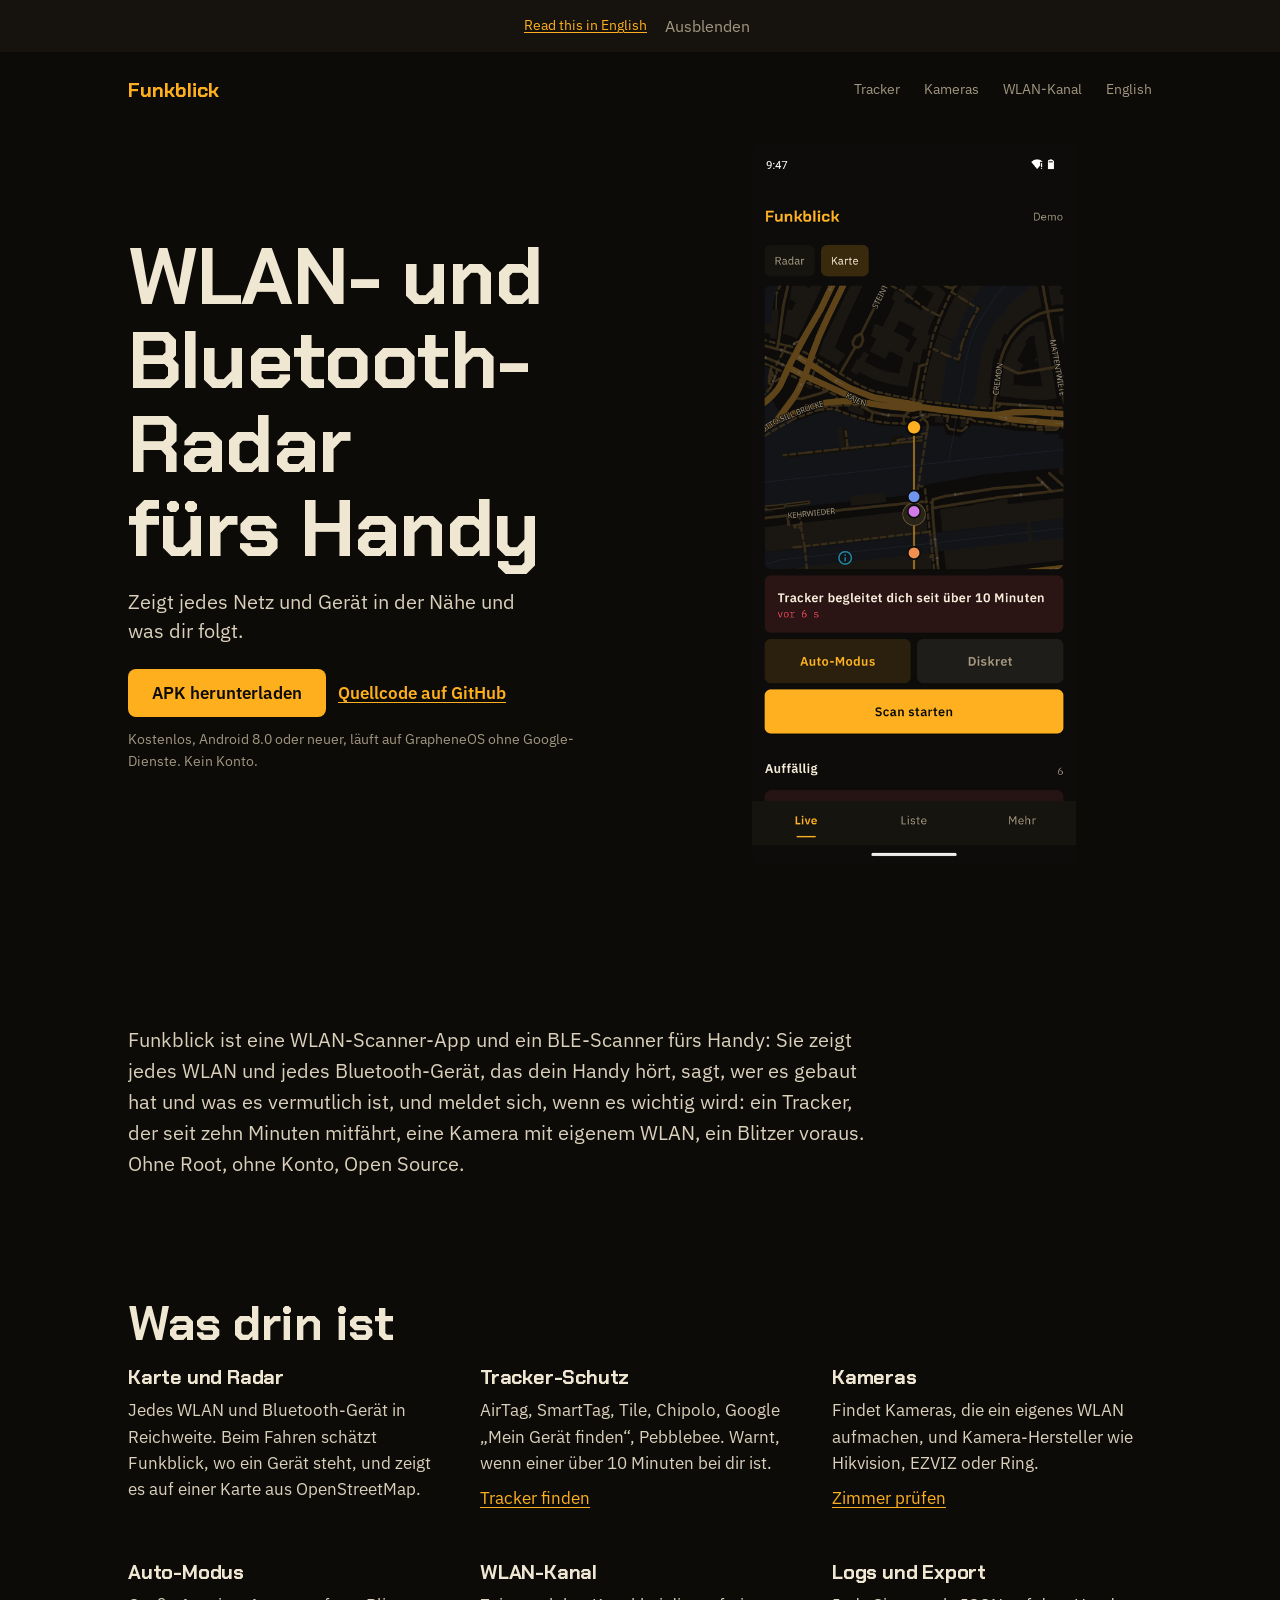
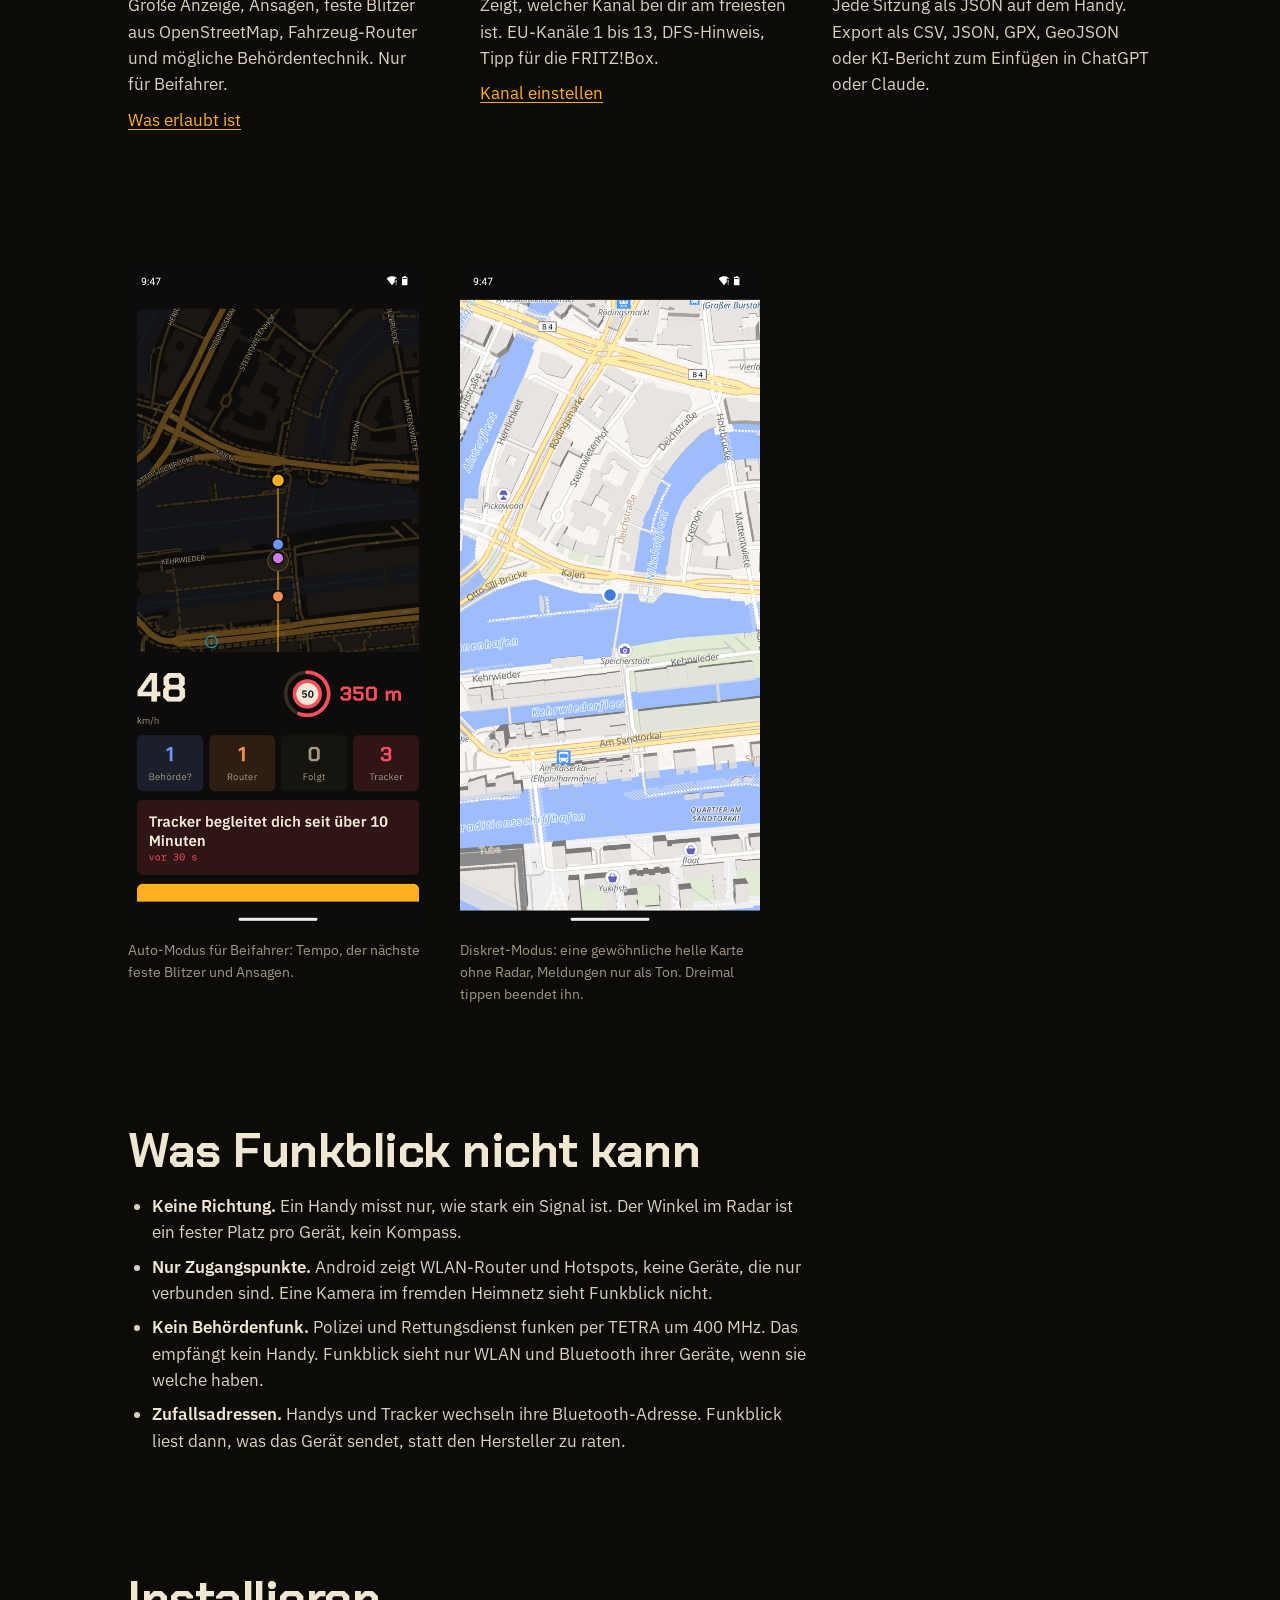
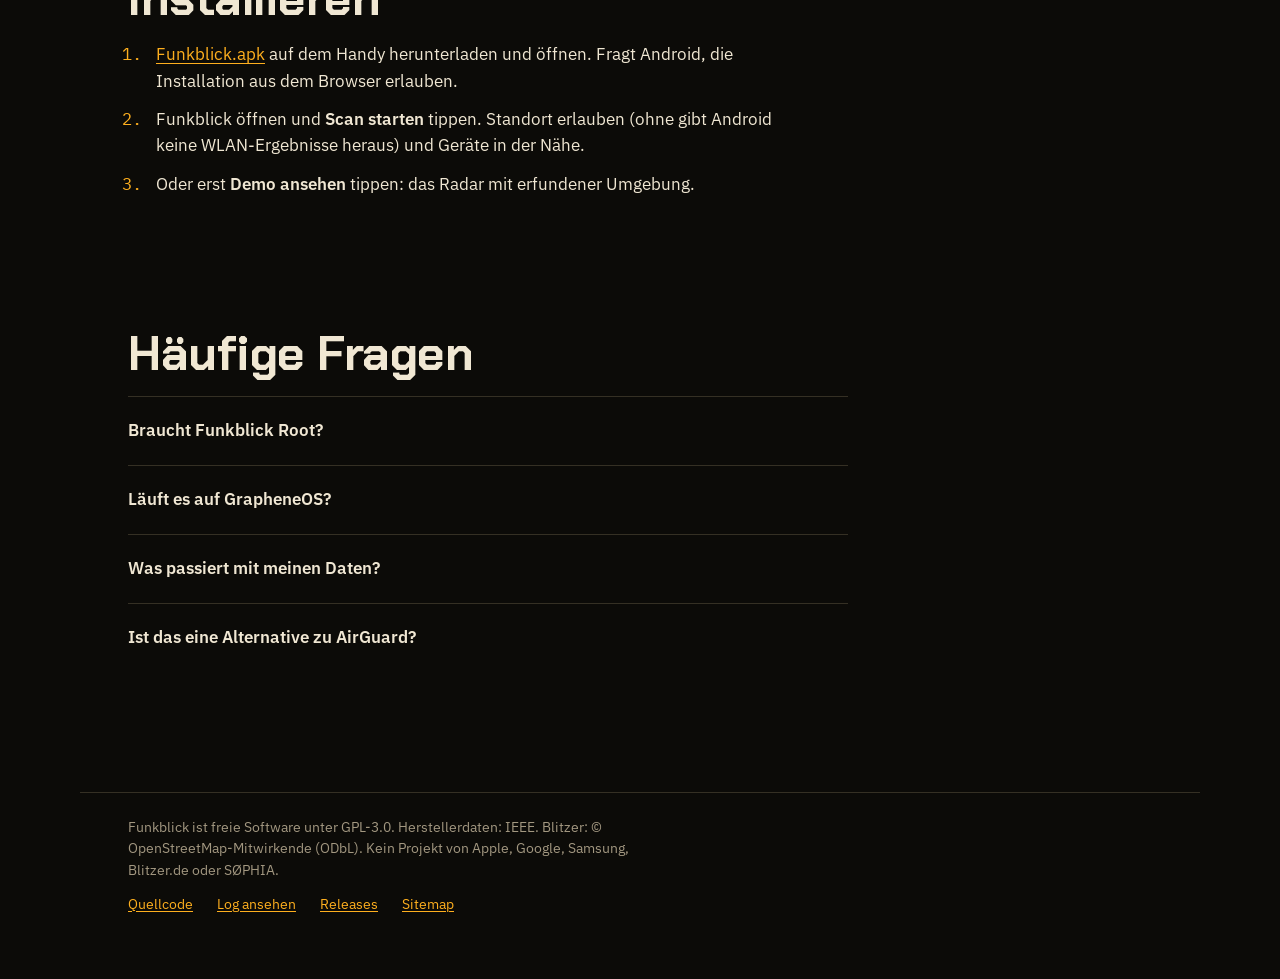
==== commit 5ac7a40a: "Web-Betrachter für geteilte Logs (auch iPhone) /viewer/ und /de/log-ansehen/ öffnen JSON- und GeoJSO" ====
--- a/docs/de/index.html
+++ b/docs/de/index.html
@@ -25,6 +25,6 @@
 <main>
 <section class="hero"><div><h1>WLAN- und Bluetooth-Radar fürs Handy</h1><p class="lead">Zeigt jedes Netz und Gerät in der Nähe und was dir folgt.</p><p class="cta"><a class="btn" href="https://github.com/BrickyStudios/funkblick/releases/latest/download/Funkblick.apk">APK herunterladen</a><a class="quiet" href="https://github.com/BrickyStudios/funkblick">Quellcode auf GitHub</a></p><p class="small">Kostenlos, Android 8.0 oder neuer, läuft auf GrapheneOS ohne Google-Dienste. Kein Konto.</p></div><img src="../bilder/app/de-1-map.png" width="540" height="1200" alt="Funkblick-Karte auf einer Demo-Fahrt durch Hamburg: Route, Geräte entlang der Strecke und eine Tracker-Warnung" fetchpriority="high"></section><section class="intro"><p>Funkblick ist eine WLAN-Scanner-App und ein BLE-Scanner fürs Handy: Sie zeigt jedes WLAN und jedes Bluetooth-Gerät, das dein Handy hört, sagt, wer es gebaut hat und was es vermutlich ist, und meldet sich, wenn es wichtig wird: ein Tracker, der seit zehn Minuten mitfährt, eine Kamera mit eigenem WLAN, ein Blitzer voraus. Ohne Root, ohne Konto, Open Source.</p></section><section><h2>Was drin ist</h2><div class="spec"><div><h3>Karte und Radar</h3><p>Jedes WLAN und Bluetooth-Gerät in Reichweite. Beim Fahren schätzt Funkblick, wo ein Gerät steht, und zeigt es auf einer Karte aus OpenStreetMap.</p></div><div><h3>Tracker-Schutz</h3><p>AirTag, SmartTag, Tile, Chipolo, Google „Mein Gerät finden“, Pebblebee. Warnt, wenn einer über 10 Minuten bei dir ist.</p><a href="../de/airtag-finden-android/">Tracker finden</a></div><div><h3>Kameras</h3><p>Findet Kameras, die ein eigenes WLAN aufmachen, und Kamera-Hersteller wie Hikvision, EZVIZ oder Ring.</p><a href="../de/versteckte-kamera-finden/">Zimmer prüfen</a></div><div><h3>Auto-Modus</h3><p>Große Anzeige, Ansagen, feste Blitzer aus OpenStreetMap, Fahrzeug-Router und mögliche Behördentechnik. Nur für Beifahrer.</p><a href="../de/blitzer-app-beifahrer/">Was erlaubt ist</a></div><div><h3>WLAN-Kanal</h3><p>Zeigt, welcher Kanal bei dir am freiesten ist. EU-Kanäle 1 bis 13, DFS-Hinweis, Tipp für die FRITZ!Box.</p><a href="../de/wlan-kanal-fritzbox/">Kanal einstellen</a></div><div><h3>Logs und Export</h3><p>Jede Sitzung als JSON auf dem Handy. Export als CSV, JSON, GPX, GeoJSON oder KI-Bericht zum Einfügen in ChatGPT oder Claude.</p></div></div></section><section class="pair"><figure><img src="../bilder/app/de-5-car.png" width="540" height="1200" alt="Auto-Modus: 48 km/h, 50er-Blitzer in 350 m, Zähler für Behördentechnik, Router, Verfolger und Tracker" loading="lazy"><figcaption>Auto-Modus für Beifahrer: Tempo, der nächste feste Blitzer und Ansagen.</figcaption></figure><figure><img src="../bilder/app/de-6-discreet.png" width="540" height="1200" alt="Diskret-Modus: eine helle Straßenkarte, nur mit dem eigenen Standort" loading="lazy"><figcaption>Diskret-Modus: eine gewöhnliche helle Karte ohne Radar, Meldungen nur als Ton. Dreimal tippen beendet ihn.</figcaption></figure></section><section><h2>Was Funkblick nicht kann</h2><ul class="limits"><li><b>Keine Richtung.</b> Ein Handy misst nur, wie stark ein Signal ist. Der Winkel im Radar ist ein fester Platz pro Gerät, kein Kompass.</li><li><b>Nur Zugangspunkte.</b> Android zeigt WLAN-Router und Hotspots, keine Geräte, die nur verbunden sind. Eine Kamera im fremden Heimnetz sieht Funkblick nicht.</li><li><b>Kein Behördenfunk.</b> Polizei und Rettungsdienst funken per TETRA um 400 MHz. Das empfängt kein Handy. Funkblick sieht nur WLAN und Bluetooth ihrer Geräte, wenn sie welche haben.</li><li><b>Zufallsadressen.</b> Handys und Tracker wechseln ihre Bluetooth-Adresse. Funkblick liest dann, was das Gerät sendet, statt den Hersteller zu raten.</li></ul></section><section><h2>Installieren</h2><ol class="steps"><li><a href="https://github.com/BrickyStudios/funkblick/releases/latest/download/Funkblick.apk">Funkblick.apk</a> auf dem Handy herunterladen und öffnen. Fragt Android, die Installation aus dem Browser erlauben.</li><li>Funkblick öffnen und <b>Scan starten</b> tippen. Standort erlauben (ohne gibt Android keine WLAN-Ergebnisse heraus) und Geräte in der Nähe.</li><li>Oder erst <b>Demo ansehen</b> tippen: das Radar mit erfundener Umgebung.</li></ol></section><section class="faq"><h2>Häufige Fragen</h2><details><summary>Braucht Funkblick Root?</summary><p>Nein. Funkblick nutzt den WLAN- und Bluetooth-Scan, den jedes Android-Handy hat. Kein Root, kein Zusatzgerät, kein Konto.</p></details><details><summary>Läuft es auf GrapheneOS?</summary><p>Ja. Funkblick ist als GrapheneOS-App gebaut: nur normale Android-Schnittstellen, keine Google-Play-Dienste. Standort und Geräte in der Nähe reichen, eine Checkliste zeigt beim Start, was fehlt.</p></details><details><summary>Was passiert mit meinen Daten?</summary><p>Nichts verlässt das Handy. Scans, Logs und Positionen bleiben lokal. Ins Netz geht nur der Update-Check bei GitHub. Exporte sind standardmäßig gekürzt (sicherer Modus).</p></details><details><summary>Ist das eine Alternative zu AirGuard?</summary><p>AirGuard von der TU Darmstadt ist auf Tracker spezialisiert und kann sie klingeln lassen. Funkblick erkennt dieselben Tracker-Arten, zeigt dazu alle WLANs, Kameras und Fahrzeug-Router und hat einen Auto-Modus. <a href="airtag-finden-android/">Mehr zu Trackern</a>.</p></details></section>
 </main>
-<footer><p>Funkblick ist freie Software unter GPL-3.0. Herstellerdaten: IEEE. Blitzer: © OpenStreetMap-Mitwirkende (ODbL). Kein Projekt von Apple, Google, Samsung, Blitzer.de oder SØPHIA.</p><ul><li><a href="https://github.com/BrickyStudios/funkblick">Quellcode</a></li><li><a href="https://github.com/BrickyStudios/funkblick/releases">Releases</a></li><li><a href="../sitemap.xml">Sitemap</a></li></ul></footer>
+<footer><p>Funkblick ist freie Software unter GPL-3.0. Herstellerdaten: IEEE. Blitzer: © OpenStreetMap-Mitwirkende (ODbL). Kein Projekt von Apple, Google, Samsung, Blitzer.de oder SØPHIA.</p><ul><li><a href="https://github.com/BrickyStudios/funkblick">Quellcode</a></li><li><a href="../de/log-ansehen/">Log ansehen</a></li><li><a href="https://github.com/BrickyStudios/funkblick/releases">Releases</a></li><li><a href="../sitemap.xml">Sitemap</a></li></ul></footer>
 </body>
 </html>
--- a/docs/style.css
+++ b/docs/style.css
@@ -70,3 +70,28 @@
 .langbar { margin: 0; display: flex; justify-content: center; gap: var(--space-sm); align-items: center; background: var(--color-paper-2); padding: var(--space-2xs) var(--space-md); font-size: var(--text-sm); }
 .langbar button { background: none; border: 0; color: var(--color-muted); font-size: var(--text-md); min-width: 44px; min-height: 44px; cursor: pointer; }
 .langbar button:hover { color: var(--color-ink); }
+
+/* log viewer (viewer.js): values from the log are text, colours of categories come in as inline background */
+#out > section + section, #out + section { margin-top: var(--section-gap-s); }
+#out { margin-top: var(--space-2xl); }
+.error { color: var(--color-alert); }
+.drop { display: flex; flex-direction: column; align-items: center; justify-content: center; gap: var(--space-xs); text-align: center; padding: var(--space-lg);
+  height: min(720px, calc(100svh - 150px)); min-height: 200px; border: 2px dashed var(--color-rule); border-radius: var(--radius-card); color: var(--color-ink-2); cursor: pointer;
+  transition: border-color var(--dur-short) var(--ease-out); }
+.drop:hover { border-color: var(--color-accent); }
+@media (max-width: 48rem) { .drop { height: 200px; } }
+.nums { display: flex; flex-wrap: wrap; gap: var(--space-lg) var(--space-xl); }
+.nums div { display: flex; flex-direction: column; }
+.nums .k { font-size: var(--text-sm); color: var(--color-muted); }
+.nums .v { font-family: var(--font-outlier); font-size: var(--text-xl); font-variant-numeric: tabular-nums; }
+.stats h3 { margin: var(--space-xl) 0 var(--space-sm); font-size: var(--text-lg); }
+.kinds, .timeline { list-style: none; padding: 0; margin: 0; }
+.kinds { display: flex; flex-wrap: wrap; gap: var(--space-xs) var(--space-lg); }
+.kinds li, .timeline li { display: flex; align-items: center; gap: var(--space-xs); }
+.timeline li { padding: var(--space-xs) 0; border-bottom: var(--rule-hair) solid var(--color-rule); }
+.timeline .t { font-family: var(--font-outlier); color: var(--color-muted); min-width: 3.5em; }
+.dot { display: inline-block; flex: 0 0 auto; width: 10px; height: 10px; border-radius: 50%; margin-right: var(--space-2xs); }
+.scroll { overflow-x: auto; }
+.scroll table { display: table; max-width: none; }
+td.num { font-family: var(--font-outlier); text-align: right; }
+.map { height: min(480px, 70svh); border-radius: var(--radius-card); }
